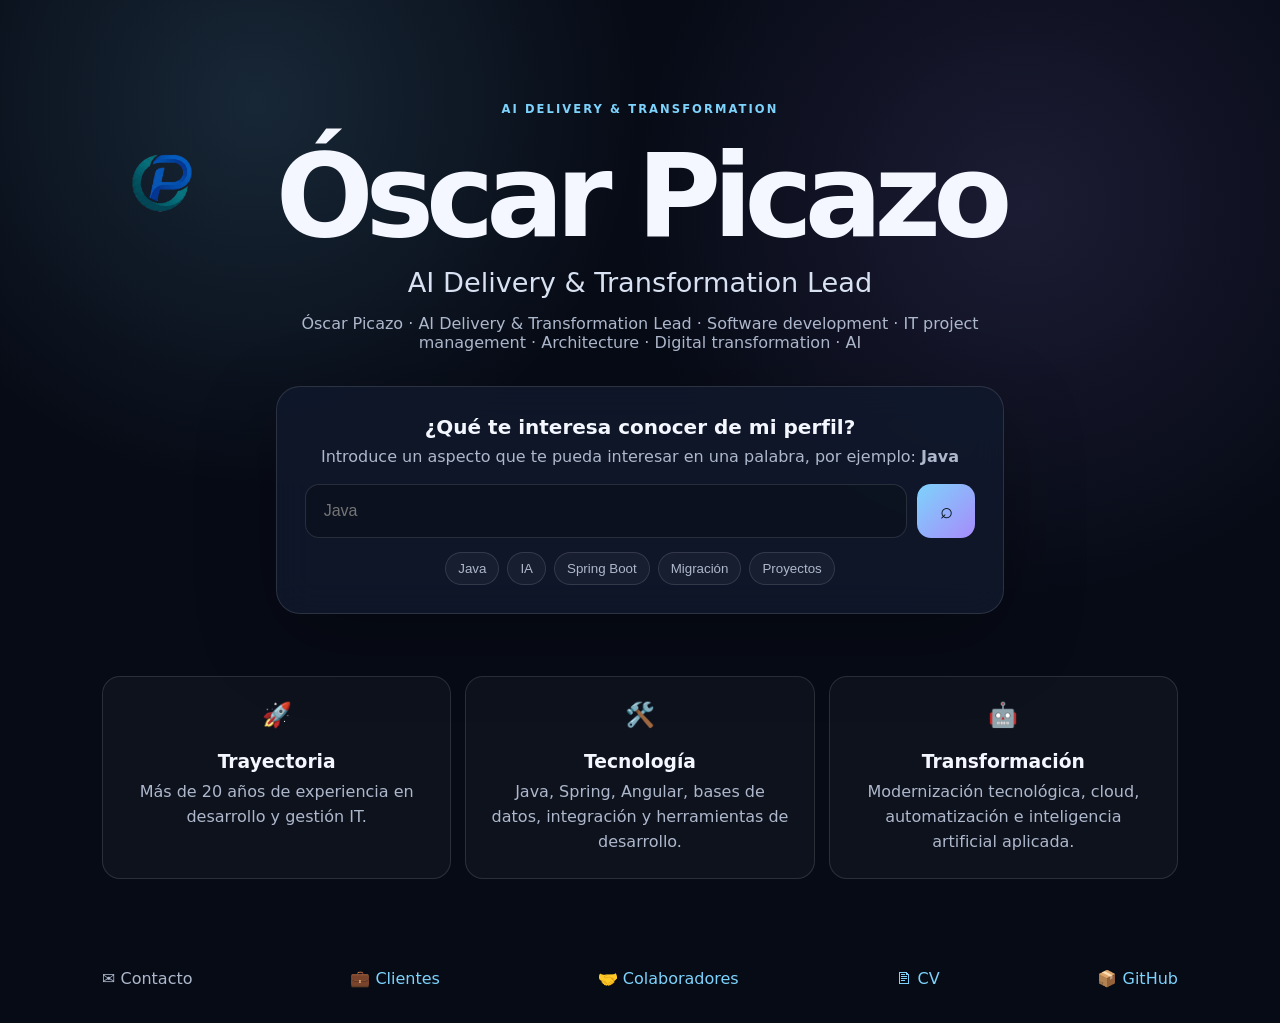
==== index.html @ 4882f242 "Update index.html" ====
<!DOCTYPE html>
<html lang="es">
<head>

  <title>Óscar Picazo | AI Delivery & Transformation Lead</title>
  
  <meta charset="UTF-8">
  
  <meta name="viewport" content="width=device-width, initial-scale=1.0">  
  <meta name="description" content="Óscar Picazo — AI Delivery & Transformation Lead. Desarrollo de software, gestión de proyectos, arquitectura, transformación digital e inteligencia artificial.">
  <meta name="author" content="Óscar Picazo">

  <meta property="og:type" content="profile">
  <meta property="og:title" content="Óscar Picazo | AI Delivery & Transformation Lead">
  <meta property="og:description" content="Perfil profesional de Óscar Picazo: desarrollo de software, gestión de proyectos IT, arquitectura, transformación digital e inteligencia artificial.">
  <meta property="og:url" content="https://oscarpic-code.github.io/">
  <meta property="og:image" content="https://oscarpic-code.github.io/img/logo.png">
  <meta property="og:site_name" content="Óscar Picazo">
  <meta property="og:locale" content="es_ES">

  <link rel="canonical" href="https://oscarpic-code.github.io/">
  <link rel="stylesheet" href="css/styles.css">
  <link rel="icon" type="image/x-icon" href="img/favicon.ico">

  <script type="application/ld+json">
{
  "@context": "https://schema.org",
  "@graph": [
    {
      "@type": "Person",
      "@id": "https://oscarpic-code.github.io/#person",
      "name": "Óscar Picazo",
      "givenName": "Óscar",
      "familyName": "Picazo",
      "jobTitle": "AI Delivery & Transformation Lead",
      "url": "https://oscarpic-code.github.io/",
      "image": "https://oscarpic-code.github.io/img/logo.png",
      "description": "Óscar Picazo — AI Delivery & Transformation Lead especializado en desarrollo de software, gestión de proyectos IT, arquitectura, transformación digital e inteligencia artificial.",
      "sameAs": [
        "https://github.com/oscarpic-code",
        "https://www.linkedin.com/in/oscar-picazo-76a544175/"
      ]
    },
    {
      "@type": "WebSite",
      "@id": "https://oscarpic-code.github.io/#website",
      "url": "https://oscarpic-code.github.io/",
      "name": "Óscar Picazo",
      "description": "Perfil profesional de Óscar Picazo — AI Delivery & Transformation Lead.",
      "publisher": {
        "@id": "https://oscarpic-code.github.io/#person"
      },
      "inLanguage": "es"
    }
  ]
}
</script>
</head>
<body>

  <main class="page">

    <section class="hero">
      <p class="eyebrow">AI DELIVERY &amp; TRANSFORMATION</p>

      <div class="title-row">
        <img src="img/logo.png" alt="Logo Óscar Picazo" class="logo">
        <h1>Óscar Picazo</h1>
      </div>

      <p class="role">AI Delivery &amp; Transformation Lead</p>
      <p class="intro">
        Óscar Picazo · AI Delivery &amp; Transformation Lead ·
        Software development · IT project management · Architecture ·
        Digital transformation · AI
      </p>

      <div class="search-card">
        <h2>¿Qué te interesa conocer de mi perfil?</h2>
        <p>Introduce un aspecto que te pueda interesar en una palabra, por ejemplo: <strong>Java</strong></p>

        <form id="searchForm" role="search">
          <label class="sr-only" for="searchInput">Buscar en el perfil</label>
          <div class="search-box">
            <input id="searchInput" type="search" placeholder="Java" autocomplete="off">
            <button type="submit" aria-label="Buscar">⌕</button>
          </div>
        </form>

        <div class="suggestions">
          <button type="button" data-search="Java">Java</button>
          <button type="button" data-search="IA">IA</button>
          <button type="button" data-search="Spring Boot">Spring Boot</button>
          <button type="button" data-search="migración">Migración</button>
          <button type="button" data-search="proyectos">Proyectos</button>
        </div>
      </div>
    </section>

    <section id="resultsSection" class="results hidden" aria-live="polite">
      <div class="results-head">
        <div>
          <span class="eyebrow">RESULTADOS</span>
          <h2>Coincidencias para <span id="queryText"></span></h2>
        </div>
        <button id="clearButton" class="clear">Limpiar</button>
      </div>
      <div id="results"></div>
    </section>

    <section class="quick-nav">
      <article data-search="Trayectoria" role="button" tabindex="0">
        <span>🚀</span>
        <h3>Trayectoria</h3>
        <p>Más de 20 años de experiencia en desarrollo y gestión IT.</p>
      </article>
      <article data-search="Tecnología" role="button" tabindex="0">
        <span>🛠️</span>
        <h3>Tecnología</h3>
        <p>Java, Spring, Angular, bases de datos, integración y herramientas de desarrollo.</p>
      </article>
      <article data-search="Transformación" role="button" tabindex="0">
        <span>🤖</span>
        <h3>Transformación</h3>
        <p>Modernización tecnológica, cloud, automatización e inteligencia artificial aplicada.</p>
      </article>
    </section>

  </main>

  <footer>
    <button type="button" id="contactTrigger" class="contact-trigger">✉️ Contacto</button>
    <a href="clientes.html">💼 Clientes</a>
    <a href="colaboradores.html">🤝 Colaboradores</a>
    <a href="docs/CV.pdf">🖹 CV</a>
    <a href="https://github.com/oscarpic-code" target="_blank" rel="noopener">📦 GitHub</a>
  </footer>

  <!-- Popup de contacto -->
  <div id="contactOverlay" class="modal-overlay hidden">
    <div class="modal" role="dialog" aria-modal="true" aria-labelledby="contactTitle">
      <button type="button" id="contactClose" class="modal-close" aria-label="Cerrar">✕</button>
      <h2 id="contactTitle">Contacto</h2>
      <ul class="contact-list">
        <li><span class="contact-icon">📧</span> <a href="mailto:oscar.pic@gmail.com">oscar.pic@gmail.com</a></li>
        <li><span class="contact-icon">💼</span> <a href="https://www.linkedin.com/in/oscar-picazo-76a544175/" target="_blank" rel="noopener">oscar-picazo</a></li>
        <li><span class="contact-icon">🐦</span> <a href="https://x.com/oscarpic" target="_blank" rel="noopener">X (@oscarpic)</a></li>
       <li><span class="contact-icon">📸</span> <a href="https://www.instagram.com/oscar.pic.code/" target="_blank" rel="noopener">Instagram (@oscar.pic.code)</a></li>
      </ul>
    </div>
  </div>

  <script src="js/data.js"></script>
  <script src="js/app.js"></script>

   <script>
    const contactTrigger = document.getElementById('contactTrigger');
    const contactOverlay = document.getElementById('contactOverlay');
    const contactClose = document.getElementById('contactClose');

    function openContact() {
      contactOverlay.classList.remove('hidden');
    }

    function closeContact() {
      contactOverlay.classList.add('hidden');
    }

    contactTrigger.addEventListener('click', openContact);
    contactClose.addEventListener('click', closeContact);

    contactOverlay.addEventListener('click', (e) => {
      if (e.target === contactOverlay) closeContact();
    });

    document.addEventListener('keydown', (e) => {
      if (e.key === 'Escape') closeContact();
    });
  </script>
  
</body>
</html>
---- css/styles.css ----
* {
  box-sizing: border-box;
}

:root {
  --bg: #070b16;
  --panel: rgba(17, 25, 45, .82);
  --text: #f4f7ff;
  --muted: #aeb8cc;
  --line: rgba(255, 255, 255, .12);
  --accent: #7dd3fc;
  --accent2: #a78bfa;
}

html {
  scroll-behavior: smooth;
}

body {
  margin: 0;
  min-height: 100vh;
  color: var(--text);
  background: radial-gradient(circle at 20% 10%, rgba(125, 211, 252, .14), transparent 28%),
              radial-gradient(circle at 80% 20%, rgba(167, 139, 250, .13), transparent 30%),
              var(--bg);
  font-family: Inter, ui-sans-serif, system-ui, -apple-system, BlinkMacSystemFont, "Segoe UI", sans-serif;
}

.page {
  max-width: 1120px;
  margin: auto;
  padding: 28px 22px 70px;
}

/* HERO SECTION */
.hero {
  min-height: 72vh;
  display: grid;
  place-content: center;
  text-align: center;
}

.hero--compact {
  min-height: auto;
  padding-top: 40px;
  padding-bottom: 20px;
}

.eyebrow {
  letter-spacing: .18em;
  font-size: .72rem;
  color: var(--accent);
  font-weight: 700;
}

h1 {
  font-size: clamp(3.4rem, 9vw, 7.5rem);
  line-height: .9;
  margin: 18px 0;
  letter-spacing: -.07em;
}

.title-row {
  position: relative;
  display: flex;
  justify-content: center;
  align-items: center;
}

.logo {
  position: absolute;
  right: 100%;
  margin-right: 20px;
  height: clamp(3rem, 8vw, 6.5rem);
  width: auto;
}

.role {
  font-size: clamp(1.2rem, 2.5vw, 1.7rem);
  color: #d9e2f2;
  margin: 0;
}

.intro {
  color: var(--muted);
  max-width: 720px;
  margin: 16px auto 34px;
}

/* SEARCH CARD */
.search-card {
  width: min(760px, 100%);
  margin: auto;
  padding: 28px;
  border: 1px solid var(--line);
  background: var(--panel);
  backdrop-filter: blur(18px);
  border-radius: 24px;
  box-shadow: 0 25px 80px rgba(0, 0, 0, .28);
}

.search-card h2 {
  margin: 0 0 8px;
  font-size: 1.25rem;
}

.search-card p {
  margin: 0 0 18px;
  color: var(--muted);
}

.search-box {
  display: flex;
  gap: 10px;
}

.search-box input {
  flex: 1;
  min-width: 0;
  padding: 17px 18px;
  border-radius: 14px;
  border: 1px solid var(--line);
  background: rgba(0, 0, 0, .2);
  color: var(--text);
  font-size: 1rem;
  outline: none;
}

.search-box input:focus {
  border-color: var(--accent);
  box-shadow: 0 0 0 3px rgba(125, 211, 252, .12);
}

.search-box button {
  width: 58px;
  border: 0;
  border-radius: 14px;
  cursor: pointer;
  font-size: 1.35rem;
  background: linear-gradient(135deg, var(--accent), var(--accent2));
  color: #07101b;
}

.suggestions {
  display: flex;
  flex-wrap: wrap;
  justify-content: center;
  gap: 8px;
  margin-top: 14px;
}

.suggestions button,
.clear {
  border: 1px solid var(--line);
  background: rgba(255, 255, 255, .04);
  color: var(--muted);
  padding: 8px 12px;
  border-radius: 999px;
  cursor: pointer;
}

.suggestions button:hover,
.clear:hover {
  color: var(--text);
  border-color: rgba(125, 211, 252, .5);
}

/* RESULTS SECTION */
.results {
  margin-top: -40px;
  margin-bottom: 60px;
}

.results-head {
  display: flex;
  justify-content: space-between;
  align-items: end;
  gap: 20px;
  margin-bottom: 18px;
}

.results h2 {
  margin: 6px 0 0;
  font-size: clamp(1.6rem, 4vw, 2.5rem);
}

#queryText {
  color: var(--accent);
}

.result-card {
  border: 1px solid var(--line);
  background: rgba(255, 255, 255, .045);
  border-radius: 18px;
  padding: 20px;
  margin: 12px 0;
}

.result-type {
  color: var(--accent);
  font-size: .72rem;
  font-weight: 700;
  letter-spacing: .12em;
}

.result-card h3 {
  margin: 6px 0 8px;
}

.result-card p {
  color: var(--muted);
  line-height: 1.65;
  margin: 0;
  white-space: pre-line;
}

.tags {
  display: flex;
  flex-wrap: wrap;
  gap: 7px;
  margin-top: 14px;
}

.tag {
  font-size: .78rem;
  padding: 5px 9px;
  border-radius: 999px;
  background: rgba(167, 139, 250, .1);
  color: #d9d0ff;
}

/* QUICK NAV SECTION */
.quick-nav {
  display: grid;
  grid-template-columns: repeat(3, 1fr);
  gap: 14px;
}

.quick-nav article {
  cursor: pointer;
  padding: 24px;
  border: 1px solid var(--line);
  border-radius: 18px;
  background: rgba(255, 255, 255, .03);
  text-align: center;
  transition: transform 0.3s cubic-bezier(0.16, 1, 0.3, 1), 
              background-color 0.3s ease, 
              border-color 0.3s ease, 
              box-shadow 0.3s ease;
}

.quick-nav span {
  color: var(--accent);
  font-size: 1.5rem;
  display: block;
}

.quick-nav h3 {
  margin: 22px 0 8px;
  color: var(--text);
  transition: color 0.3s ease;
}

.quick-nav p {
  color: var(--muted);
  line-height: 1.55;
  margin: 0;
  transition: color 0.3s ease;
}

/* EFECTO HOVER Y ACTIVE AJUSTADO A TEMA OSCURO */
.quick-nav article:hover {
  transform: translateY(-8px);
  background: rgba(125, 211, 252, .1); /* Tono azul cyan sutil */
  border-color: rgba(125, 211, 252, .4);
  box-shadow: 0 14px 30px rgba(125, 211, 252, .15);
}

.quick-nav article:hover h3 {
  color: var(--accent); /* Resalta el título en azul brillante */
}

.quick-nav article:hover p {
  color: #e2e8f0; /* Mantiene la legibilidad del texto */
}

.quick-nav article:active {
  transform: translateY(-2px);
  box-shadow: 0 6px 15px rgba(125, 211, 252, .1);
}

/* CLIENTS SECTION */
.clients {
  margin-top: 20px;
  margin-bottom: 60px;
}

.clients-grid {
  display: grid;
  grid-template-columns: repeat(3, 1fr);
  gap: 14px;
}

.client-card {
  padding: 28px 20px;
  border: 1px solid var(--line);
  border-radius: 18px;
  background: rgba(255, 255, 255, .03);
  display: flex;
  flex-direction: column;
  align-items: center;
  gap: 14px;
  text-align: center;
}

.client-card img {
  height: 48px;
  width: auto;
  max-width: 100%;
  object-fit: contain;
}

.client-card p {
  margin: 0;
  color: var(--muted);
  font-weight: 600;
}

/* FOOTER */
footer {
  max-width: 1120px;
  margin: auto;
  padding: 20px 22px 35px;
  color: var(--muted);
  display: flex;
  justify-content: space-between;
}

footer a {
  color: var(--accent);
  text-decoration: none;
}

.contact-trigger {
  border: 0;
  background: none;
  color: var(--muted);
  font-family: inherit;
  font-size: inherit;
  cursor: pointer;
  padding: 0;
}

.contact-trigger:hover {
  color: var(--text);
}

/* UTILITIES */
.hidden {
  display: none;
}

.sr-only {
  position: absolute;
  width: 1px;
  height: 1px;
  padding: 0;
  margin: -1px;
  overflow: hidden;
  clip: rect(0, 0, 0, 0);
  white-space: nowrap;
  border: 0;
}

/* MODAL / OVERLAY */
.modal-overlay {
  position: fixed;
  inset: 0;
  background: rgba(3, 6, 14, .72);
  display: flex;
  align-items: center;
  justify-content: center;
  padding: 20px;
  z-index: 100;
}

.modal-overlay.hidden {
  display: none;
}

.modal {
  position: relative;
  width: min(420px, 100%);
  padding: 32px;
  border: 1px solid var(--line);
  background: var(--panel);
  backdrop-filter: blur(18px);
  border-radius: 24px;
  box-shadow: 0 25px 80px rgba(0, 0, 0, .4);
}

.modal h2 {
  margin: 0 0 20px;
  font-size: 1.4rem;
}

.modal-close {
  position: absolute;
  top: 16px;
  right: 16px;
  border: 0;
  background: none;
  color: var(--muted);
  font-size: 1.1rem;
  cursor: pointer;
}

.modal-close:hover {
  color: var(--text);
}

.contact-list {
  list-style: none;
  margin: 0;
  padding: 0;
  display: flex;
  flex-direction: column;
  gap: 14px;
}

.contact-list li {
  display: flex;
  align-items: center;
  gap: 10px;
}

.contact-list a {
  color: var(--text);
  text-decoration: none;
  word-break: break-all;
}

.contact-list a:hover {
  color: var(--accent);
}

/* MEDIA QUERIES */
@media (max-width: 700px) {
  .quick-nav,
  .clients-grid {
    grid-template-columns: 1fr;
  }

  .search-card {
    padding: 20px;
  }

  .results-head {
    align-items: start;
    flex-direction: column;
  }
}
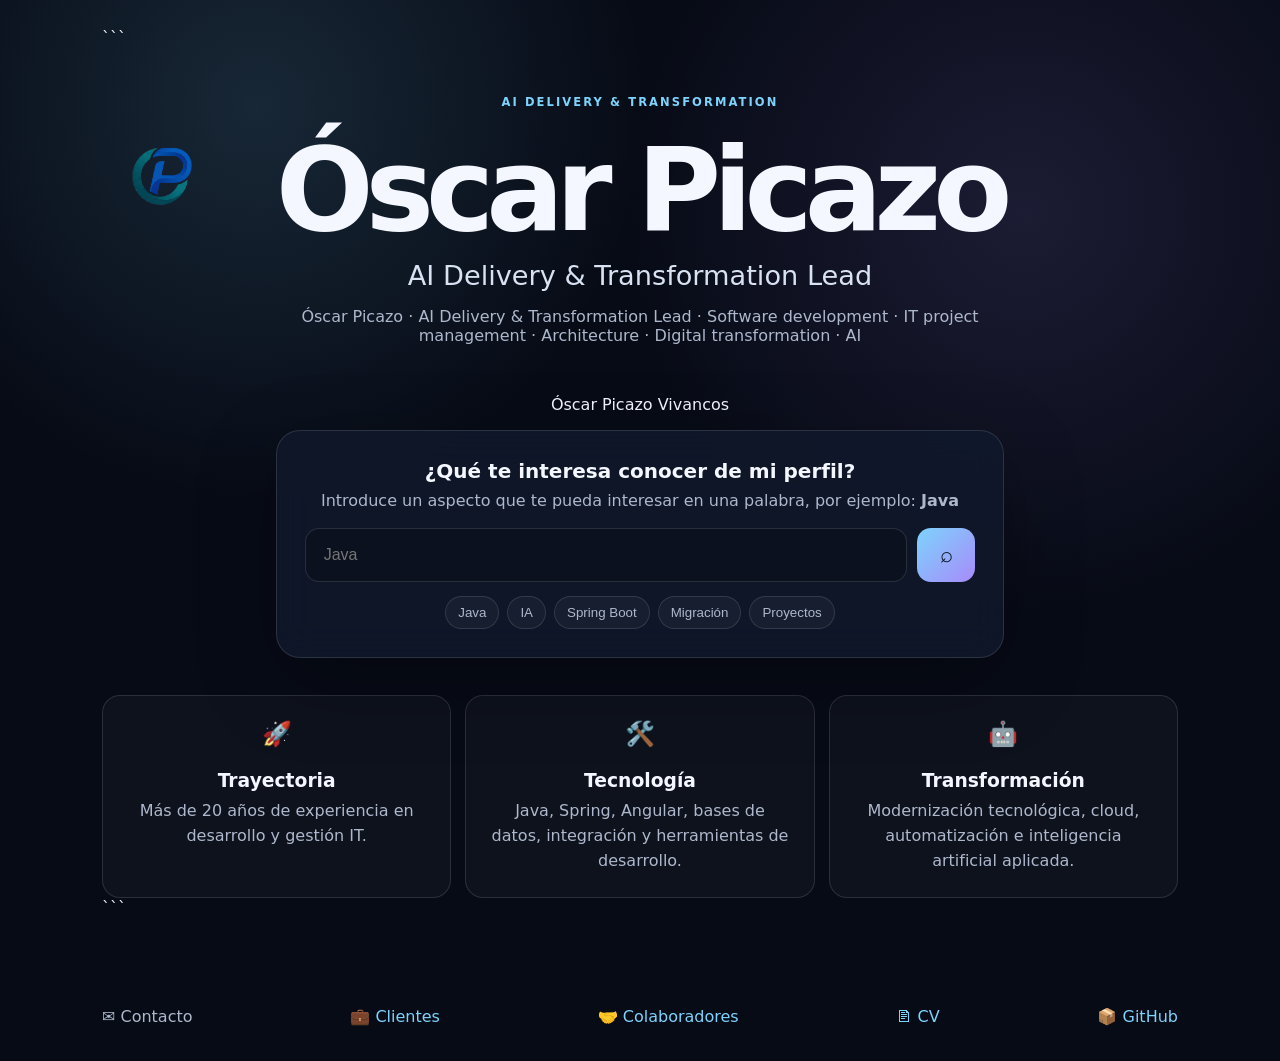
==== commit dd0f525d: "Update index.html" ====
--- a/index.html
+++ b/index.html
@@ -1,19 +1,19 @@
+<!DOCTYPE html>
 
-<!DOCTYPE html>
 <html lang="es">
 <head>
 
   <title>Óscar Picazo | AI Delivery & Transformation Lead</title>
-  
+
   <meta charset="UTF-8">
-  
+
   <meta name="viewport" content="width=device-width, initial-scale=1.0">  
-  <meta name="description" content="Óscar Picazo — AI Delivery & Transformation Lead. Desarrollo de software, gestión de proyectos, arquitectura, transformación digital e inteligencia artificial.">
-  <meta name="author" content="Óscar Picazo">
+  <meta name="description" content="Óscar Picazo Vivancos — AI Delivery & Transformation Lead. Desarrollo de software, gestión de proyectos, arquitectura, transformación digital e inteligencia artificial.">
+  <meta name="author" content="Óscar Picazo Vivancos">
 
   <meta property="og:type" content="profile">
   <meta property="og:title" content="Óscar Picazo | AI Delivery & Transformation Lead">
-  <meta property="og:description" content="Perfil profesional de Óscar Picazo: desarrollo de software, gestión de proyectos IT, arquitectura, transformación digital e inteligencia artificial.">
+  <meta property="og:description" content="Perfil profesional de Óscar Picazo Vivancos: desarrollo de software, gestión de proyectos IT, arquitectura, transformación digital e inteligencia artificial.">
   <meta property="og:url" content="https://oscarpic-code.github.io/">
   <meta property="og:image" content="https://oscarpic-code.github.io/img/logo.png">
   <meta property="og:site_name" content="Óscar Picazo">
@@ -31,15 +31,19 @@
       "@type": "Person",
       "@id": "https://oscarpic-code.github.io/#person",
       "name": "Óscar Picazo",
+      "alternateName": "Óscar Picazo Vivancos",
       "givenName": "Óscar",
       "familyName": "Picazo",
       "jobTitle": "AI Delivery & Transformation Lead",
       "url": "https://oscarpic-code.github.io/",
       "image": "https://oscarpic-code.github.io/img/logo.png",
-      "description": "Óscar Picazo — AI Delivery & Transformation Lead especializado en desarrollo de software, gestión de proyectos IT, arquitectura, transformación digital e inteligencia artificial.",
+      "description": "Óscar Picazo Vivancos, conocido profesionalmente como Óscar Picazo, es AI Delivery & Transformation Lead especializado en desarrollo de software, gestión de proyectos IT, arquitectura, transformación digital e inteligencia artificial.",
       "sameAs": [
         "https://github.com/oscarpic-code",
-        "https://www.linkedin.com/in/oscar-picazo-76a544175/"
+        "https://www.linkedin.com/in/oscar-picazo-76a544175/",
+        "https://orcid.org/0009-0001-9071-8176",
+        "https://x.com/oscarpic",
+        "https://www.instagram.com/oscar.pic.code/"
       ]
     },
     {
@@ -47,7 +51,7 @@
       "@id": "https://oscarpic-code.github.io/#website",
       "url": "https://oscarpic-code.github.io/",
       "name": "Óscar Picazo",
-      "description": "Perfil profesional de Óscar Picazo — AI Delivery & Transformation Lead.",
+      "description": "Perfil profesional de Óscar Picazo Vivancos — AI Delivery & Transformation Lead.",
       "publisher": {
         "@id": "https://oscarpic-code.github.io/#person"
       },
@@ -56,76 +60,84 @@
   ]
 }
 </script>
+
 </head>
 <body>
 
   <main class="page">
 
-    <section class="hero">
-      <p class="eyebrow">AI DELIVERY &amp; TRANSFORMATION</p>
+```
+<section class="hero">
+  <p class="eyebrow">AI DELIVERY &amp; TRANSFORMATION</p>
 
-      <div class="title-row">
-        <img src="img/logo.png" alt="Logo Óscar Picazo" class="logo">
-        <h1>Óscar Picazo</h1>
+  <div class="title-row">
+    <img src="img/logo.png" alt="Logo Óscar Picazo" class="logo">
+    <h1>Óscar Picazo</h1>
+  </div>
+
+  <p class="role">AI Delivery &amp; Transformation Lead</p>
+
+  <p class="intro">
+    Óscar Picazo · AI Delivery &amp; Transformation Lead ·
+    Software development · IT project management · Architecture ·
+    Digital transformation · AI
+  </p>
+
+  <p class="full-name">
+    Óscar Picazo Vivancos
+  </p>
+
+  <div class="search-card">
+    <h2>¿Qué te interesa conocer de mi perfil?</h2>
+    <p>Introduce un aspecto que te pueda interesar en una palabra, por ejemplo: <strong>Java</strong></p>
+
+    <form id="searchForm" role="search">
+      <label class="sr-only" for="searchInput">Buscar en el perfil</label>
+      <div class="search-box">
+        <input id="searchInput" type="search" placeholder="Java" autocomplete="off">
+        <button type="submit" aria-label="Buscar">⌕</button>
       </div>
+    </form>
 
-      <p class="role">AI Delivery &amp; Transformation Lead</p>
-      <p class="intro">
-        Óscar Picazo · AI Delivery &amp; Transformation Lead ·
-        Software development · IT project management · Architecture ·
-        Digital transformation · AI
-      </p>
+    <div class="suggestions">
+      <button type="button" data-search="Java">Java</button>
+      <button type="button" data-search="IA">IA</button>
+      <button type="button" data-search="Spring Boot">Spring Boot</button>
+      <button type="button" data-search="migración">Migración</button>
+      <button type="button" data-search="proyectos">Proyectos</button>
+    </div>
+  </div>
+</section>
 
-      <div class="search-card">
-        <h2>¿Qué te interesa conocer de mi perfil?</h2>
-        <p>Introduce un aspecto que te pueda interesar en una palabra, por ejemplo: <strong>Java</strong></p>
+<section id="resultsSection" class="results hidden" aria-live="polite">
+  <div class="results-head">
+    <div>
+      <span class="eyebrow">RESULTADOS</span>
+      <h2>Coincidencias para <span id="queryText"></span></h2>
+    </div>
+    <button id="clearButton" class="clear">Limpiar</button>
+  </div>
+  <div id="results"></div>
+</section>
 
-        <form id="searchForm" role="search">
-          <label class="sr-only" for="searchInput">Buscar en el perfil</label>
-          <div class="search-box">
-            <input id="searchInput" type="search" placeholder="Java" autocomplete="off">
-            <button type="submit" aria-label="Buscar">⌕</button>
-          </div>
-        </form>
-
-        <div class="suggestions">
-          <button type="button" data-search="Java">Java</button>
-          <button type="button" data-search="IA">IA</button>
-          <button type="button" data-search="Spring Boot">Spring Boot</button>
-          <button type="button" data-search="migración">Migración</button>
-          <button type="button" data-search="proyectos">Proyectos</button>
-        </div>
-      </div>
-    </section>
-
-    <section id="resultsSection" class="results hidden" aria-live="polite">
-      <div class="results-head">
-        <div>
-          <span class="eyebrow">RESULTADOS</span>
-          <h2>Coincidencias para <span id="queryText"></span></h2>
-        </div>
-        <button id="clearButton" class="clear">Limpiar</button>
-      </div>
-      <div id="results"></div>
-    </section>
-
-    <section class="quick-nav">
-      <article data-search="Trayectoria" role="button" tabindex="0">
-        <span>🚀</span>
-        <h3>Trayectoria</h3>
-        <p>Más de 20 años de experiencia en desarrollo y gestión IT.</p>
-      </article>
-      <article data-search="Tecnología" role="button" tabindex="0">
-        <span>🛠️</span>
-        <h3>Tecnología</h3>
-        <p>Java, Spring, Angular, bases de datos, integración y herramientas de desarrollo.</p>
-      </article>
-      <article data-search="Transformación" role="button" tabindex="0">
-        <span>🤖</span>
-        <h3>Transformación</h3>
-        <p>Modernización tecnológica, cloud, automatización e inteligencia artificial aplicada.</p>
-      </article>
-    </section>
+<section class="quick-nav">
+  <article data-search="Trayectoria" role="button" tabindex="0">
+    <span>🚀</span>
+    <h3>Trayectoria</h3>
+    <p>Más de 20 años de experiencia en desarrollo y gestión IT.</p>
+  </article>
+  <article data-search="Tecnología" role="button" tabindex="0">
+    <span>🛠️</span>
+    <h3>Tecnología</h3>
+    <p>Java, Spring, Angular, bases de datos, integración y herramientas de desarrollo.</p>
+  </article>
+  <article data-search="Transformación" role="button" tabindex="0">
+    <span>🤖</span>
+    <h3>Transformación</h3>
+    <p>Modernización tecnológica, cloud, automatización e inteligencia artificial aplicada.</p>
+  </article>
+</section>
+```
 
   </main>
 
@@ -138,6 +150,7 @@
   </footer>
 
   <!-- Popup de contacto -->
+
   <div id="contactOverlay" class="modal-overlay hidden">
     <div class="modal" role="dialog" aria-modal="true" aria-labelledby="contactTitle">
       <button type="button" id="contactClose" class="modal-close" aria-label="Cerrar">✕</button>
@@ -146,15 +159,16 @@
         <li><span class="contact-icon">📧</span> <a href="mailto:oscar.pic@gmail.com">oscar.pic@gmail.com</a></li>
         <li><span class="contact-icon">💼</span> <a href="https://www.linkedin.com/in/oscar-picazo-76a544175/" target="_blank" rel="noopener">oscar-picazo</a></li>
         <li><span class="contact-icon">🐦</span> <a href="https://x.com/oscarpic" target="_blank" rel="noopener">X (@oscarpic)</a></li>
-       <li><span class="contact-icon">📸</span> <a href="https://www.instagram.com/oscar.pic.code/" target="_blank" rel="noopener">Instagram (@oscar.pic.code)</a></li>
+        <li><span class="contact-icon">📸</span> <a href="https://www.instagram.com/oscar.pic.code/" target="_blank" rel="noopener">Instagram (@oscar.pic.code)</a></li>
       </ul>
     </div>
   </div>
 
   <script src="js/data.js"></script>
+
   <script src="js/app.js"></script>
 
-   <script>
+  <script>
     const contactTrigger = document.getElementById('contactTrigger');
     const contactOverlay = document.getElementById('contactOverlay');
     const contactClose = document.getElementById('contactClose');
@@ -178,6 +192,6 @@
       if (e.key === 'Escape') closeContact();
     });
   </script>
-  
+
 </body>
 </html>
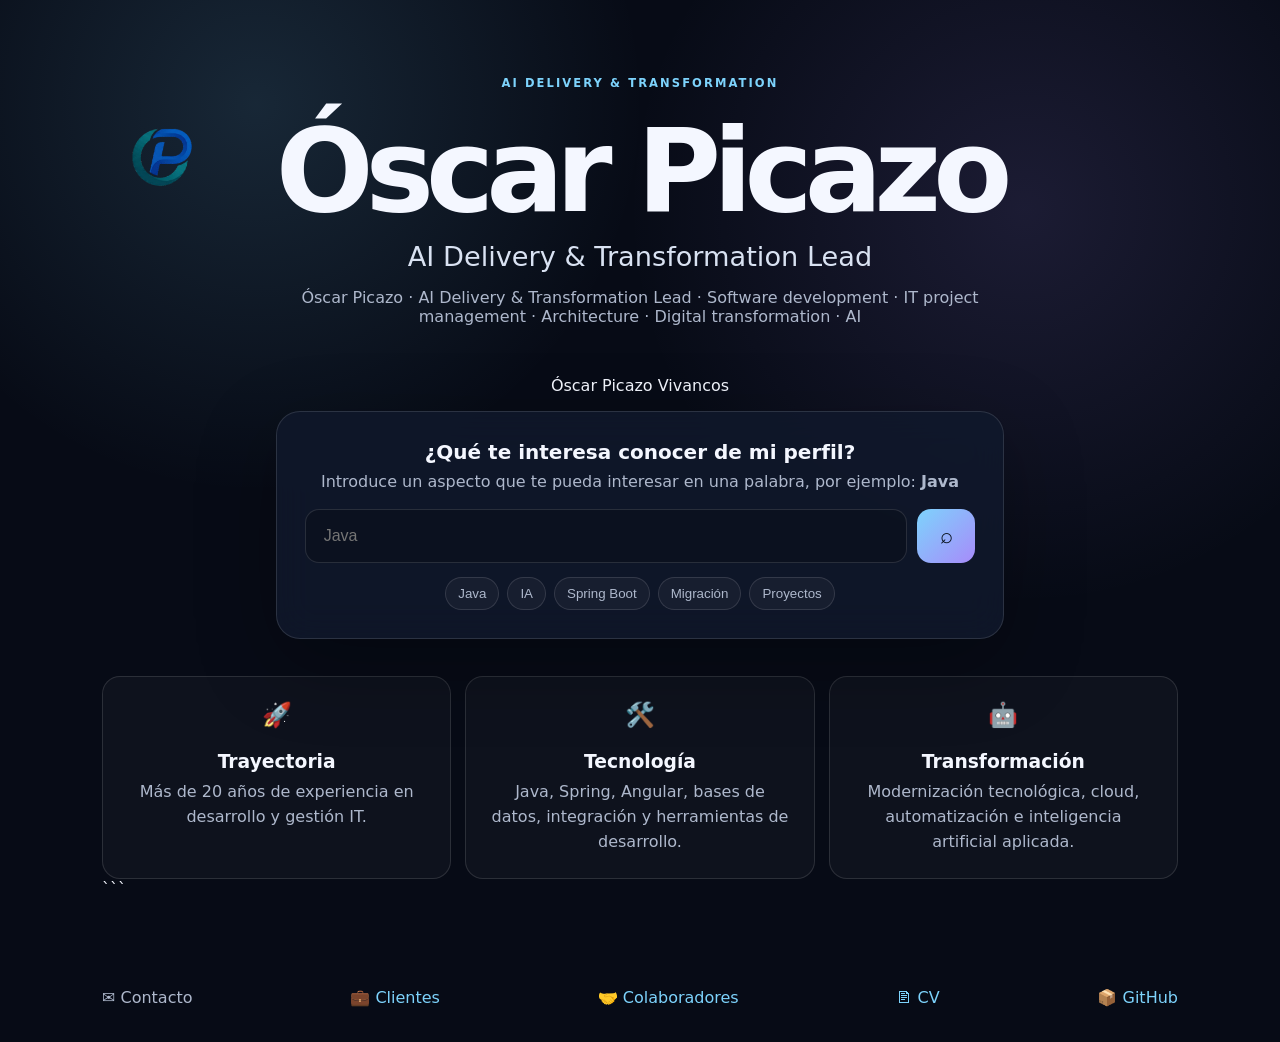
==== commit e0f8a87d: "Update index.html" ====
--- a/index.html
+++ b/index.html
@@ -66,7 +66,6 @@
 
   <main class="page">
 
-```
 <section class="hero">
   <p class="eyebrow">AI DELIVERY &amp; TRANSFORMATION</p>
 
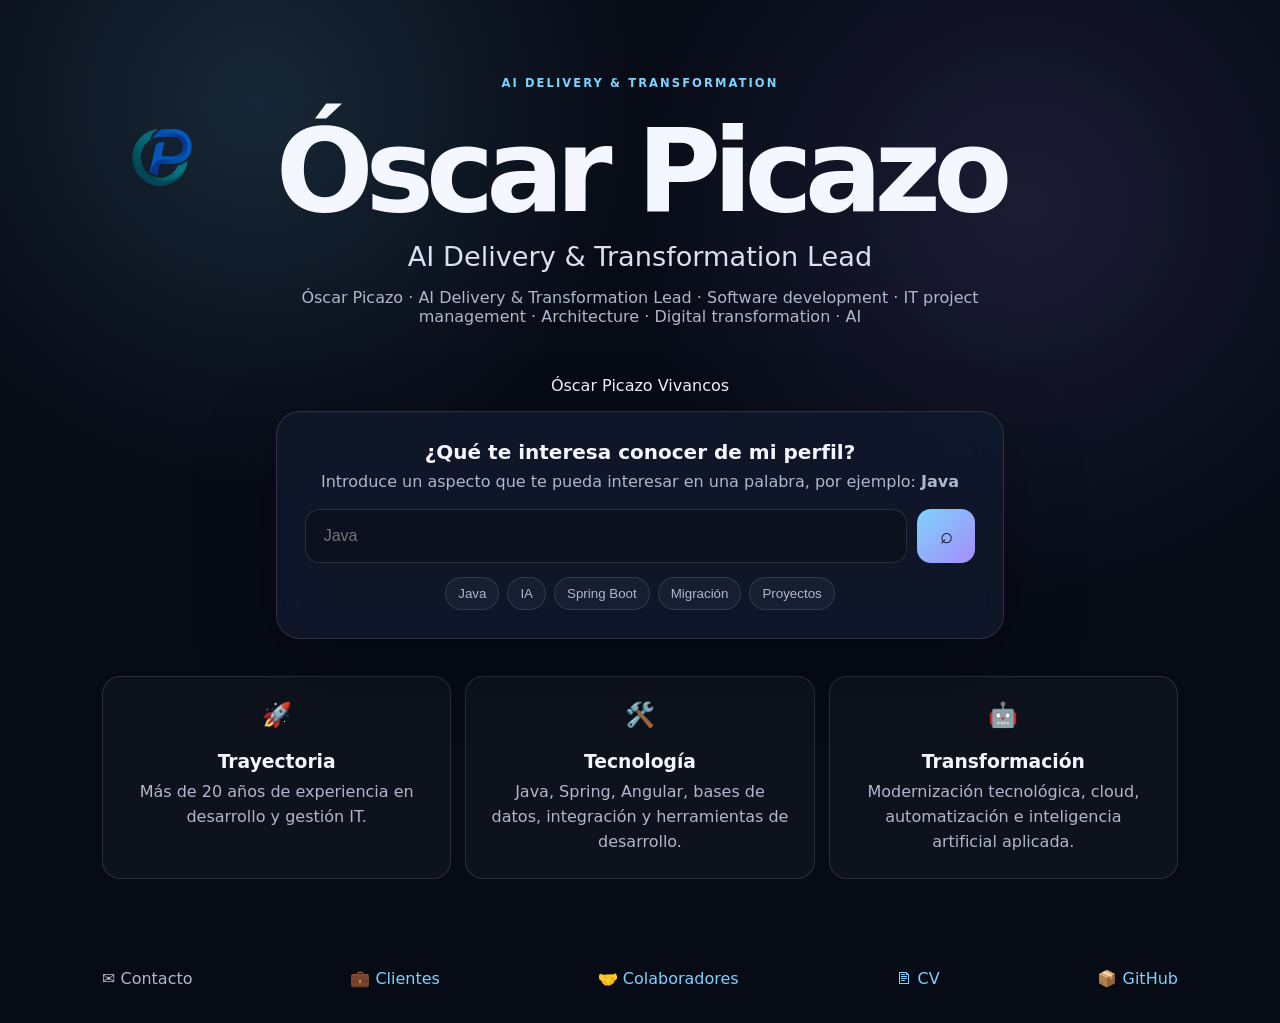
==== commit 66c39926: "Update index.html" ====
--- a/index.html
+++ b/index.html
@@ -65,78 +65,78 @@
 <body>
 
   <main class="page">
+  
+  <section class="hero">
+    <p class="eyebrow">AI DELIVERY &amp; TRANSFORMATION</p>
+  
+    <div class="title-row">
+      <img src="img/logo.png" alt="Logo Óscar Picazo" class="logo">
+      <h1>Óscar Picazo</h1>
+    </div>
+  
+    <p class="role">AI Delivery &amp; Transformation Lead</p>
+  
+    <p class="intro">
+      Óscar Picazo · AI Delivery &amp; Transformation Lead ·
+      Software development · IT project management · Architecture ·
+      Digital transformation · AI
+    </p>
+  
+    <p class="full-name">
+      Óscar Picazo Vivancos
+    </p>
+  
+    <div class="search-card">
+      <h2>¿Qué te interesa conocer de mi perfil?</h2>
+      <p>Introduce un aspecto que te pueda interesar en una palabra, por ejemplo: <strong>Java</strong></p>
+  
+      <form id="searchForm" role="search">
+        <label class="sr-only" for="searchInput">Buscar en el perfil</label>
+        <div class="search-box">
+          <input id="searchInput" type="search" placeholder="Java" autocomplete="off">
+          <button type="submit" aria-label="Buscar">⌕</button>
+        </div>
+      </form>
+  
+      <div class="suggestions">
+        <button type="button" data-search="Java">Java</button>
+        <button type="button" data-search="IA">IA</button>
+        <button type="button" data-search="Spring Boot">Spring Boot</button>
+        <button type="button" data-search="migración">Migración</button>
+        <button type="button" data-search="proyectos">Proyectos</button>
+      </div>
+    </div>
+  </section>
+  
+  <section id="resultsSection" class="results hidden" aria-live="polite">
+    <div class="results-head">
+      <div>
+        <span class="eyebrow">RESULTADOS</span>
+        <h2>Coincidencias para <span id="queryText"></span></h2>
+      </div>
+      <button id="clearButton" class="clear">Limpiar</button>
+    </div>
+    <div id="results"></div>
+  </section>
+  
+  <section class="quick-nav">
+    <article data-search="Trayectoria" role="button" tabindex="0">
+      <span>🚀</span>
+      <h3>Trayectoria</h3>
+      <p>Más de 20 años de experiencia en desarrollo y gestión IT.</p>
+    </article>
+    <article data-search="Tecnología" role="button" tabindex="0">
+      <span>🛠️</span>
+      <h3>Tecnología</h3>
+      <p>Java, Spring, Angular, bases de datos, integración y herramientas de desarrollo.</p>
+    </article>
+    <article data-search="Transformación" role="button" tabindex="0">
+      <span>🤖</span>
+      <h3>Transformación</h3>
+      <p>Modernización tecnológica, cloud, automatización e inteligencia artificial aplicada.</p>
+    </article>
+  </section>
 
-<section class="hero">
-  <p class="eyebrow">AI DELIVERY &amp; TRANSFORMATION</p>
-
-  <div class="title-row">
-    <img src="img/logo.png" alt="Logo Óscar Picazo" class="logo">
-    <h1>Óscar Picazo</h1>
-  </div>
-
-  <p class="role">AI Delivery &amp; Transformation Lead</p>
-
-  <p class="intro">
-    Óscar Picazo · AI Delivery &amp; Transformation Lead ·
-    Software development · IT project management · Architecture ·
-    Digital transformation · AI
-  </p>
-
-  <p class="full-name">
-    Óscar Picazo Vivancos
-  </p>
-
-  <div class="search-card">
-    <h2>¿Qué te interesa conocer de mi perfil?</h2>
-    <p>Introduce un aspecto que te pueda interesar en una palabra, por ejemplo: <strong>Java</strong></p>
-
-    <form id="searchForm" role="search">
-      <label class="sr-only" for="searchInput">Buscar en el perfil</label>
-      <div class="search-box">
-        <input id="searchInput" type="search" placeholder="Java" autocomplete="off">
-        <button type="submit" aria-label="Buscar">⌕</button>
-      </div>
-    </form>
-
-    <div class="suggestions">
-      <button type="button" data-search="Java">Java</button>
-      <button type="button" data-search="IA">IA</button>
-      <button type="button" data-search="Spring Boot">Spring Boot</button>
-      <button type="button" data-search="migración">Migración</button>
-      <button type="button" data-search="proyectos">Proyectos</button>
-    </div>
-  </div>
-</section>
-
-<section id="resultsSection" class="results hidden" aria-live="polite">
-  <div class="results-head">
-    <div>
-      <span class="eyebrow">RESULTADOS</span>
-      <h2>Coincidencias para <span id="queryText"></span></h2>
-    </div>
-    <button id="clearButton" class="clear">Limpiar</button>
-  </div>
-  <div id="results"></div>
-</section>
-
-<section class="quick-nav">
-  <article data-search="Trayectoria" role="button" tabindex="0">
-    <span>🚀</span>
-    <h3>Trayectoria</h3>
-    <p>Más de 20 años de experiencia en desarrollo y gestión IT.</p>
-  </article>
-  <article data-search="Tecnología" role="button" tabindex="0">
-    <span>🛠️</span>
-    <h3>Tecnología</h3>
-    <p>Java, Spring, Angular, bases de datos, integración y herramientas de desarrollo.</p>
-  </article>
-  <article data-search="Transformación" role="button" tabindex="0">
-    <span>🤖</span>
-    <h3>Transformación</h3>
-    <p>Modernización tecnológica, cloud, automatización e inteligencia artificial aplicada.</p>
-  </article>
-</section>
-```
 
   </main>
 
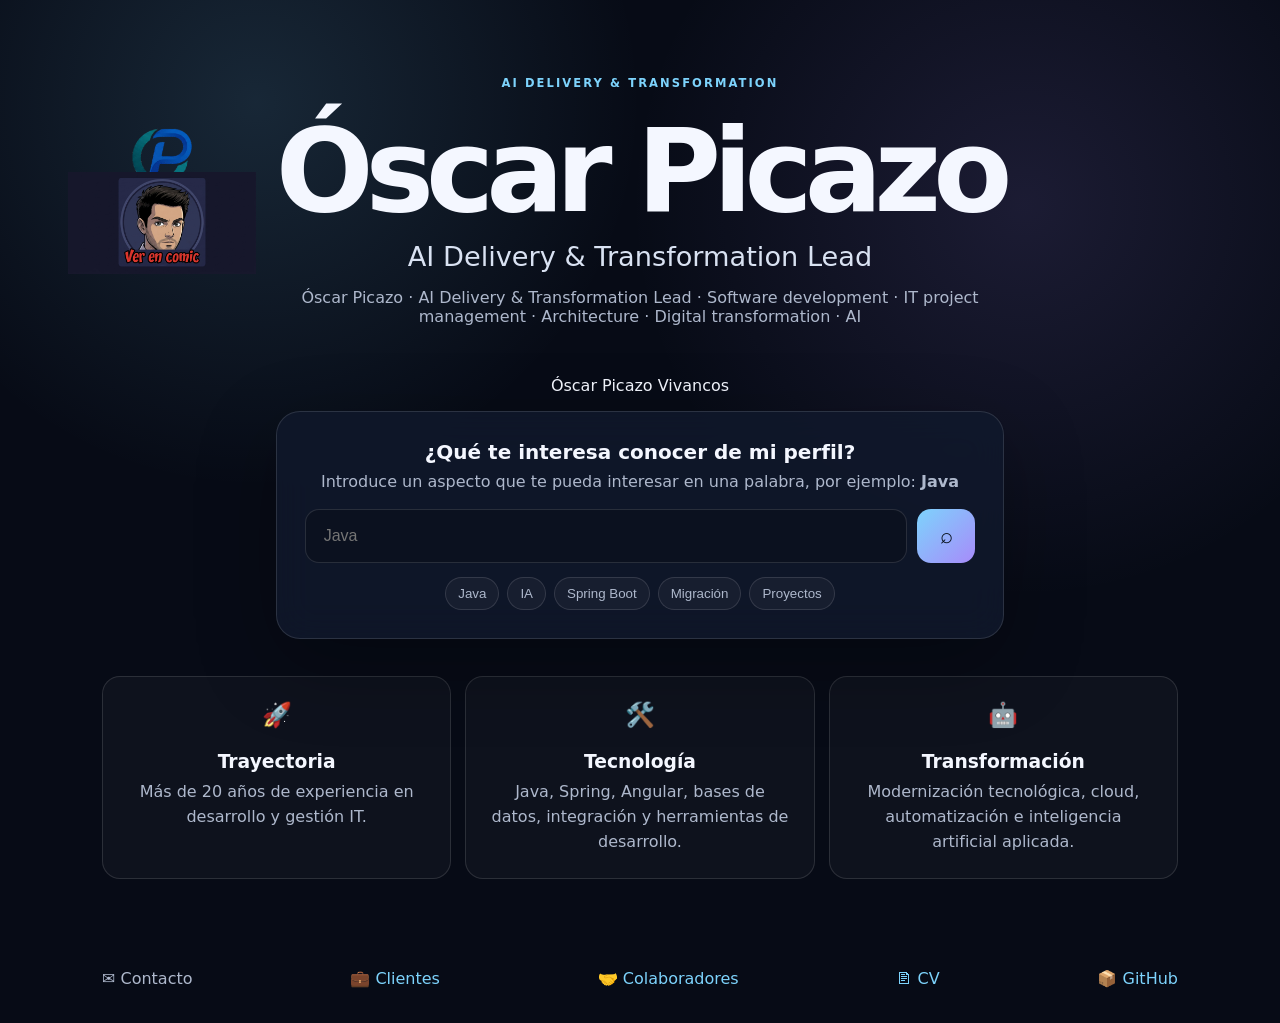
==== commit 86671f51: "Update index.html" ====
--- a/index.html
+++ b/index.html
@@ -31,7 +31,11 @@
       "@type": "Person",
       "@id": "https://oscarpic-code.github.io/#person",
       "name": "Óscar Picazo",
-      "alternateName": "Óscar Picazo Vivancos",
+      "alternateName": [
+        "Óscar Picazo Vivancos",
+        "Oscar Picazo Vivancos",
+        "Oscar Picazo"
+      ],
       "givenName": "Óscar",
       "familyName": "Picazo",
       "jobTitle": "AI Delivery & Transformation Lead",
@@ -72,6 +76,9 @@
     <div class="title-row">
       <img src="img/logo.png" alt="Logo Óscar Picazo" class="logo">
       <h1>Óscar Picazo</h1>
+      <a href="comic.html" class="comic-link" aria-label="Ver cómic">
+        <img src="img/comic/0.jfif" alt="Ver cómic" class="logo">
+      </a>
     </div>
   
     <p class="role">AI Delivery &amp; Transformation Lead</p>
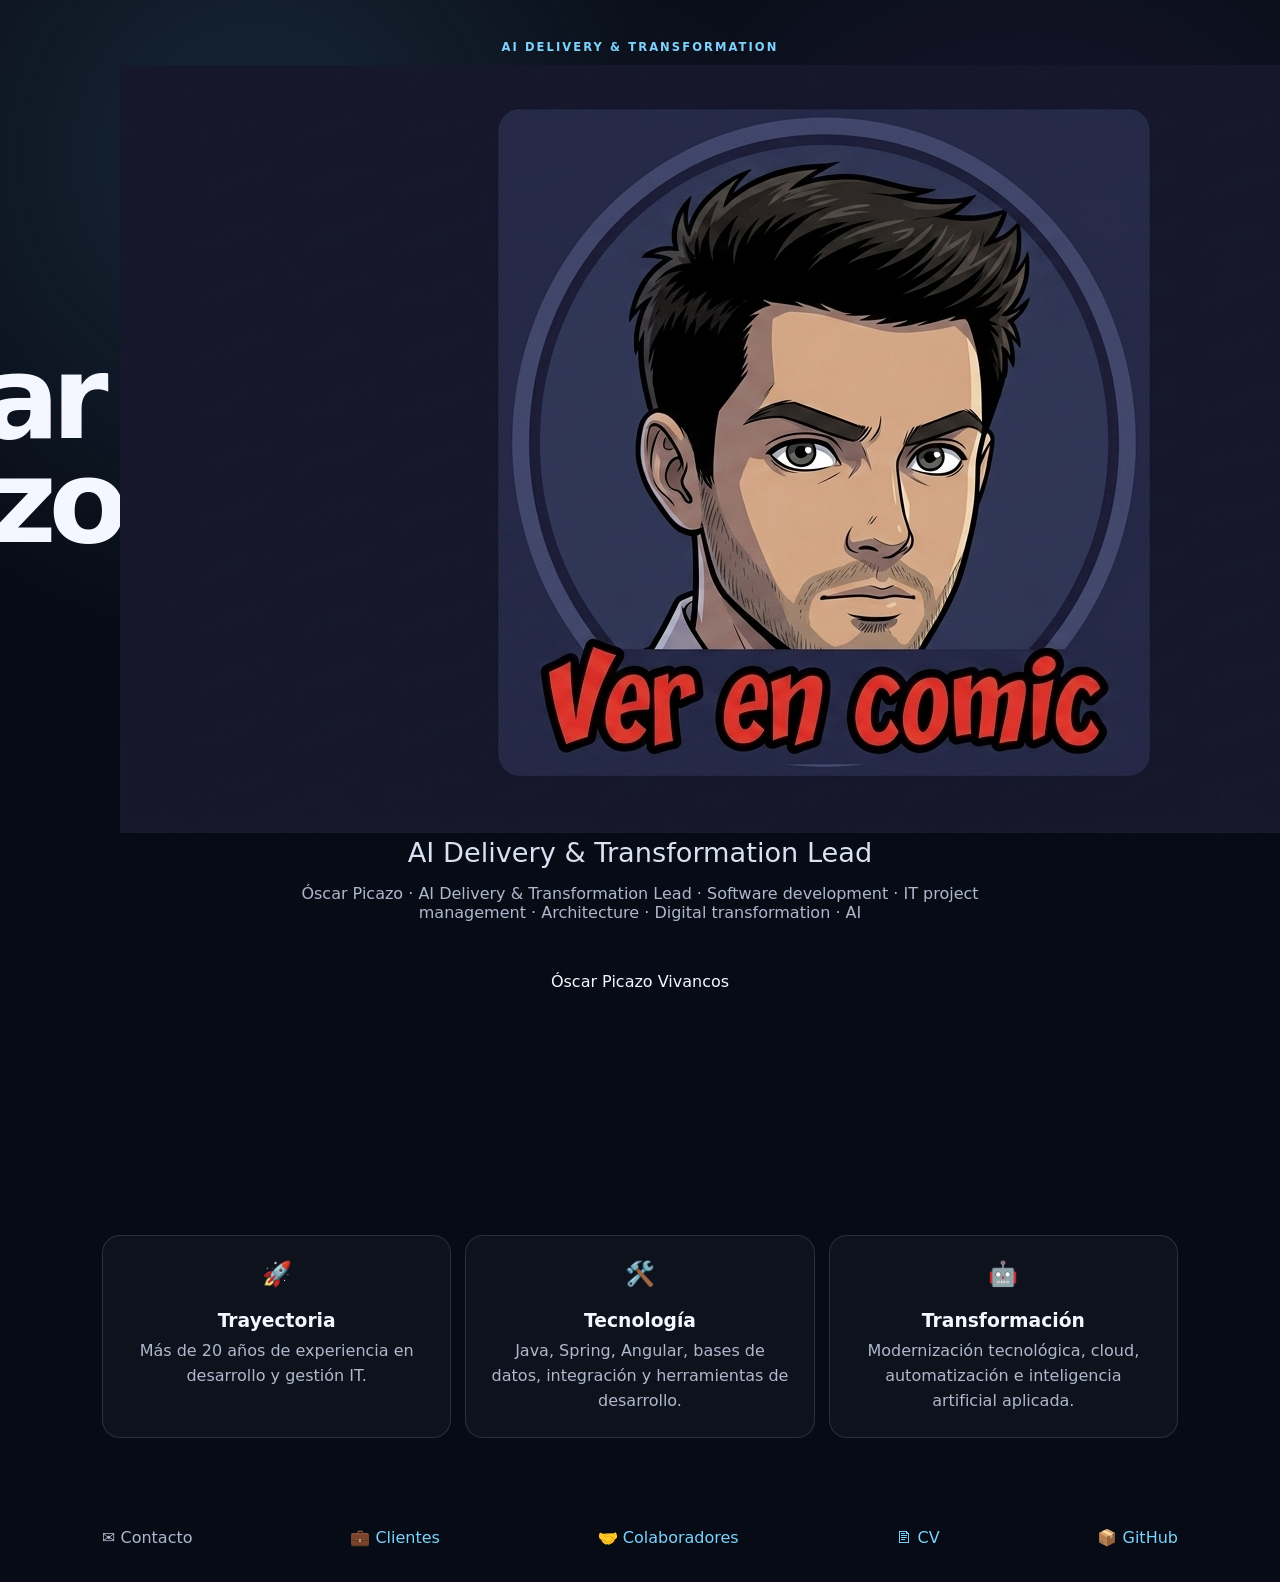
==== commit 790cedcf: "Update index.html" ====
--- a/index.html
+++ b/index.html
@@ -75,9 +75,11 @@
   
     <div class="title-row">
       <img src="img/logo.png" alt="Logo Óscar Picazo" class="logo">
+    
       <h1>Óscar Picazo</h1>
+    
       <a href="comic.html" class="comic-link" aria-label="Ver cómic">
-        <img src="img/comic/0.jfif" alt="Ver cómic" class="logo">
+        <img src="img/comic/0.jfif" alt="Ver cómic" class="comic-logo">
       </a>
     </div>
   
--- a/css/styles.css
+++ b/css/styles.css
@@ -460,3 +460,73 @@
     flex-direction: column;
   }
 }
+
+/* =========================
+   CÓMIC
+   ========================= */
+
+.comic {
+  margin-top: 2rem;
+}
+
+.comic-viewer {
+  position: relative;
+  display: flex;
+  align-items: center;
+  justify-content: center;
+  width: 100%;
+  margin-top: 1.5rem;
+}
+
+.comic-image-container {
+  width: 100%;
+  display: flex;
+  justify-content: center;
+  align-items: center;
+}
+
+.comic-image-container img {
+  display: block;
+  max-width: 100%;
+  max-height: 75vh;
+  width: auto;
+  height: auto;
+  object-fit: contain;
+  border-radius: 12px;
+}
+
+.comic-arrow {
+  position: absolute;
+  top: 50%;
+  transform: translateY(-50%);
+
+  width: 48px;
+  height: 64px;
+
+  border: none;
+  border-radius: 10px;
+
+  font-size: 2rem;
+  cursor: pointer;
+
+  z-index: 2;
+}
+
+.comic-arrow--left {
+  left: 10px;
+}
+
+.comic-arrow--right {
+  right: 10px;
+}
+
+.comic-arrow:disabled {
+  opacity: 0.25;
+  cursor: default;
+}
+
+.comic-counter {
+  text-align: center;
+  margin-top: 1rem;
+  opacity: 0.7;
+}
